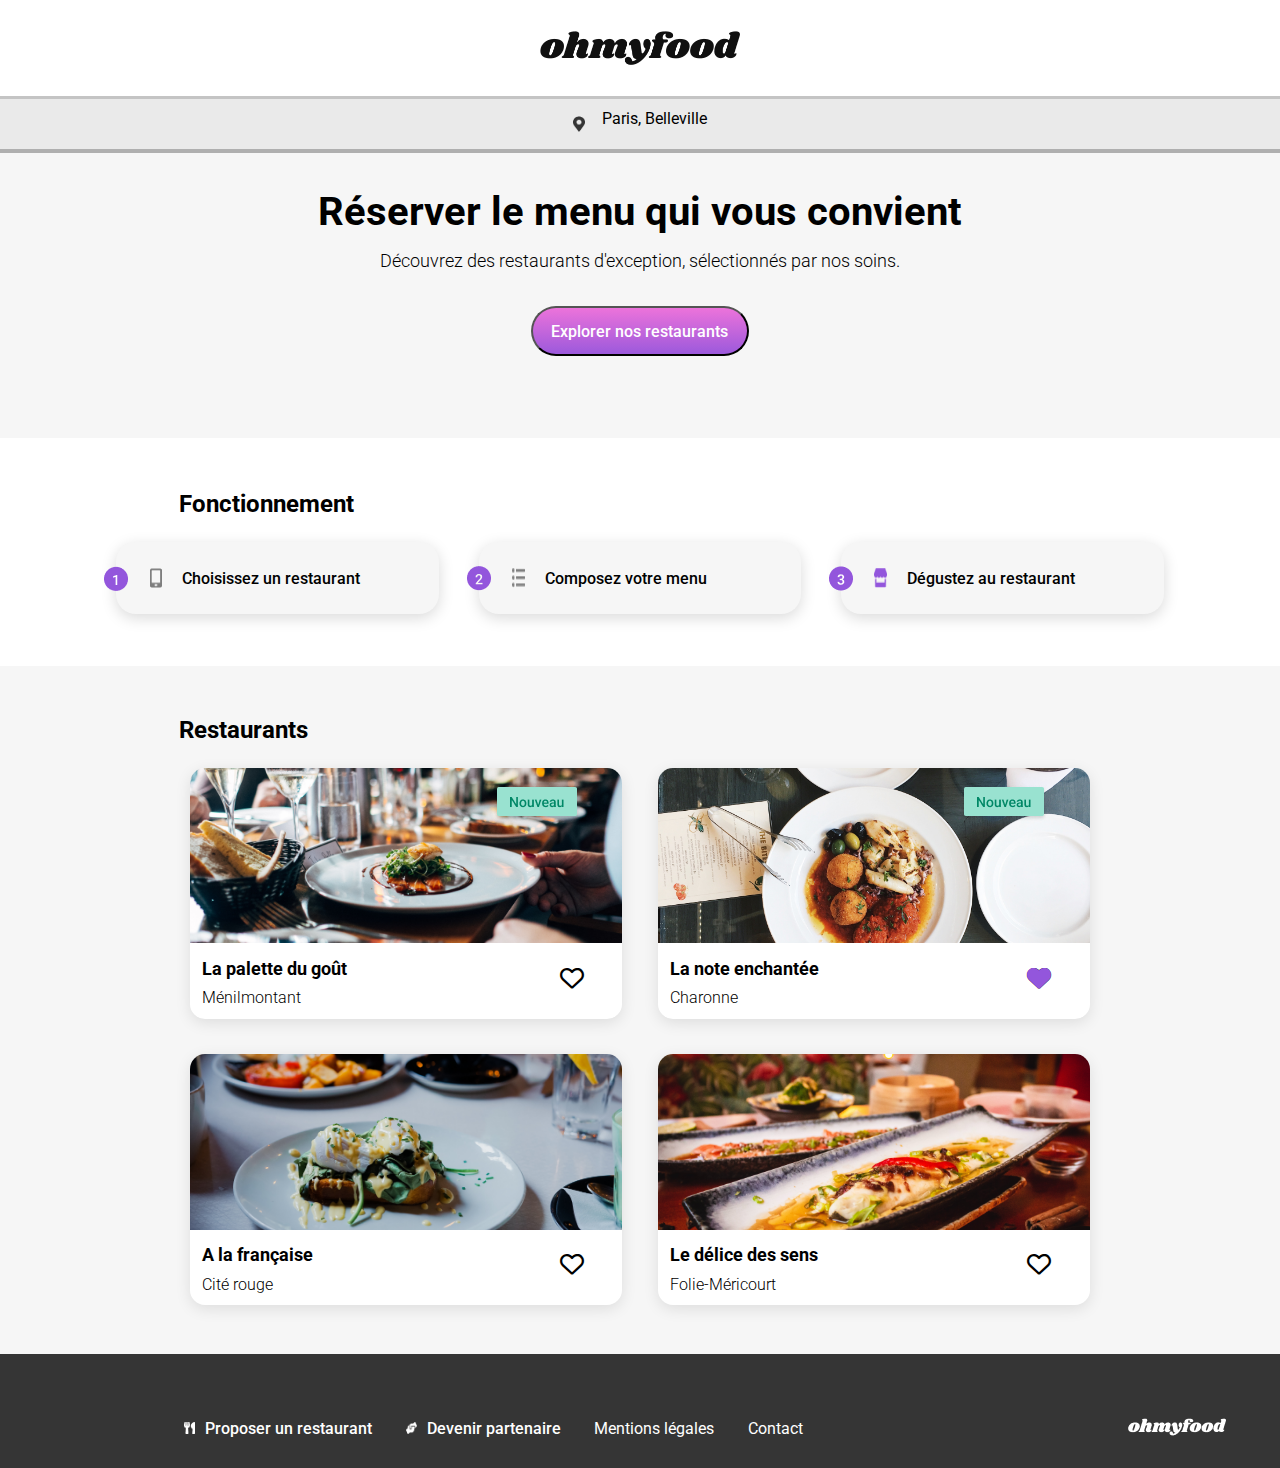
==== Index.html @ 31075d12 "mise en place de tout le css à partir de main.scss" ====
<!DOCTYPE html>
<html lang="en">
  <head>
    <meta charset="UTF-8" />
    <meta name="viewport" content="width=device-width, initial-scale=1.0" />
    <title>Ohmyfood</title>
    <link rel="preconnect" href="https://fonts.googleapis.com" />
    <link rel="preconnect" href="https://fonts.gstatic.com" crossorigin />
    <link
      href="https://fonts.googleapis.com/css2?family=Roboto:ital,wght@0,100;0,300;0,400;0,500;0,700;0,900;1,100;1,300;1,400;1,500;1,700;1,900&display=swap"
      rel="stylesheet"
    />
    <link rel="preconnect" href="https://fonts.googleapis.com" />
    <link rel="preconnect" href="https://fonts.gstatic.com" crossorigin />
    <link
      href="https://fonts.googleapis.com/css2?family=Shrikhand&display=swap"
      rel="stylesheet"
    />
    <link
      rel="stylesheet"
      href="https://cdnjs.cloudflare.com/ajax/libs/font-awesome/6.5.2/css/all.min.css"
    />
    <link href="scss/main.css" rel="stylesheet" />
  </head>
  <body class="main-container">
    <header>
      <div class="logo">
        <img
          class="logo__size"
          src="logo/ohmyfood.png"
          alt="Logo de l'entreprise"
        />
      </div>
      <div class="searchbar">
        <img
          class="searchbar__logo"
          src="logo/logo-localisation.png"
          alt="logo de localisation"
        />
        <p>Paris, Belleville</p>
      </div>
    </header>
    <main>
      <section class="presentation">
        <p class="presentation__title">Réserver le menu qui vous convient</p>
        <p class="presentation__txt">
          Découvrez des restaurants d'exception, sélectionnés par nos soins.
        </p>
        <form>
          <button class="btn">
            <span class="btn__size">Explorer nos restaurants</span>
          </button>
        </form>
      </section>
      <section class="functioning">
        <p class="functioning__title">Fonctionnement</p>

        <div class="functioning-container">
          <button class="functioning__btn">
            <img
              class="functioning__btn--number"
              src="logo/logo-1.png"
              alt="logo chiffre 1"
            />
            <img
              class="functioning__btn--logo"
              src="logo/logo-telephone.png"
              alt="logo téléphone"
            />
            <span class="functioning__btn--txt">Choisissez un restaurant</span>
          </button>

          <button class="functioning__btn">
            <img
              class="functioning__btn--number"
              src="logo/logo-2.png"
              alt="logo chiffre 2"
            />
            <img
              class="functioning__btn--logo"
              src="logo/logo-liste.png"
              alt="logo liste"
            />
            <span class="functioning__btn--txt">Composez votre menu</span>
          </button>

          <button class="functioning__btn">
            <img
              class="functioning__btn--number"
              src="logo/logo-3.png"
              alt="logo chiffre 3"
            />
            <img
              class="functioning__btn--logo"
              src="logo/logo-magasin.png"
              alt="logo magasin"
            />
            <span class="functioning__btn--txt">Dégustez au restaurant</span>
          </button>
        </div>
      </section>
      <section class="restaurant">
        <h1 class="restaurant__title">Restaurants</h1>
        <div class="restaurant__card--center">
          <article class="restaurant__card">
            <a href="annexes/La_palette_du_gout.html">
              <img
                class="restaurant__card--image"
                src="restaurants/jay-wennington-N_Y88TWmGwA-unsplash.jpg"
                alt="image d'une assiette remplie"
              />
              <div class="restaurant__card--container">
                <h2 class="restaurant__card--title">La palette du goût</h2>
                <i
                  class="fa-regular fa-heart heart__empty fa-xl"
                  aria-hidden="true"
                ></i>
                <i
                  class="fa-solid fa-heart heart__full fa-xl"
                  aria-hidden="true"
                ></i>
              </div>
              <p class="restaurant__card--subtitle">Ménilmontant</p>
              <img
                class="restaurant__logo--nouveau"
                src="logo/logo-nouveau.png"
                alt="logo écrit 'nouveu'"
              />
            </a>
          </article>

          <article class="restaurant__card">
            <a href="annexes/La_note_enchantée.html">
              <img
                class="restaurant__card--image"
                src="restaurants/stil-u2Lp8tXIcjw-unsplash.jpg"
                alt="image d'une assiette remplie"
              />
              <div class="restaurant__card--container">
                <h2 class="restaurant__card--title">La note enchantée</h2>
                <i
                  class="fa-regular fa-heart heart__empty fa-xl"
                  aria-hidden="true"
                ></i>
                <i
                  class="fa-solid fa-heart heart__full--purple fa-xl"
                  aria-hidden="true"
                ></i>
              </div>
              <p class="restaurant__card--subtitle">Charonne</p>
              <img
                class="restaurant__logo--nouveau"
                src="logo/logo-nouveau.png"
                alt="logo écrit 'nouveu'"
              />
            </a>
          </article>

          <article class="restaurant__card">
            <a href="annexes/A_la_française.html">
              <img
                class="restaurant__card--image"
                src="restaurants/toa-heftiba-DQKerTsQwi0-unsplash.jpg"
                alt="image d'une assiette remplie"
              />
              <div class="restaurant__card--container">
                <h2 class="restaurant__card--title">A la française</h2>
                <i
                  class="fa-regular fa-heart heart__empty fa-xl"
                  aria-hidden="true"
                ></i>
                <i
                  class="fa-solid fa-heart heart__full fa-xl"
                  aria-hidden="true"
                ></i>
              </div>
              <p class="restaurant__card--subtitle">Cité rouge</p>
            </a>
          </article>

          <article class="restaurant__card">
            <a href="annexes/Le_délice_des_sens.html">
              <img
                class="restaurant__card--image"
                src="restaurants/louis-hansel-shotsoflouis-qNBGVyOCY8Q-unsplash.jpg"
                alt="image d'une assiette remplie"
              />
              <div class="restaurant__card--container">
                <h2 class="restaurant__card--title">Le délice des sens</h2>
                <i
                  class="fa-regular fa-heart heart__empty fa-xl"
                  aria-hidden="true"
                ></i>
                <i
                  class="fa-solid fa-heart heart__full fa-xl"
                  aria-hidden="true"
                ></i>
              </div>
              <p class="restaurant__card--subtitle">Folie-Méricourt</p>
            </a>
          </article>
        </div>
      </section>
    </main>
    <footer class="footer__container--home">
      <img
        class="footer__logo--home"
        src="logo/ohmyfood-blanc.png"
        alt="logo de l'entreprise"
      />
      <a href="">
        <div class="footer__link--home">
          <img
            class="footer__link--logo--home"
            src="logo/logo-fourchette.png"
            alt="logo d'une fourchette"
          />
          <p class="footer__link--txt--home">Proposer un restaurant</p>
        </div>
      </a>
      <a href="">
        <div class="footer__link--home">
          <img
            class="footer__link--logo--home"
            src="logo/logo-partenaire.png"
            alt="logo partenaire"
          />
          <p class="footer__link--txt--home">Devenir partenaire</p>
        </div>
      </a>
      <a href="">
        <p class="footer__container--txt--home">Mentions légales</p>
      </a>
      <a
        class="footer__container--txt--home"
        href="mailto:contact-ohmyfood@gmail.com"
        >Contact</a
      >
    </footer>
  </body>
</html>
---- scss/main.css ----
* {
  font-family: Roboto;
}

a {
  text-decoration: none;
}

.main-container {
  width: 100%;
  max-width: 48rem;
  padding-left: 0;
  padding-right: 0;
  margin: 0;
  box-sizing: border-box;
}

@media (min-width: 769px) {
  .main-container {
    width: 100%;
    max-width: 64rem;
    min-width: 48rem;
    padding: 0rem;
    box-sizing: border-box;
    margin: 0 auto;
  }
}
@media (min-width: 1024px) {
  .main-container {
    width: 100%;
    max-width: 90rem;
  }
}
:root {
  --main_color: #f6f6f6;
  --footer_background_color: #353535;
  --underline_color: #99e2d0;
  --title_font-family: Shrikhand;
  --border: 0.94rem;
}

.logo__annex--page {
  display: flex;
  align-items: center;
  height: 3.94rem;
}
.logo__annex--page .return__logo--annex--page {
  display: flex;
  padding-left: 1.25rem;
}
.logo__annex--page .logo__size--annex--page {
  display: flex;
  justify-content: center;
  width: 100%;
}
.logo__annex--page .logo__txt--annex--page {
  display: flex;
  width: 12.31rem;
  height: 2.25rem;
}

.header__img {
  width: 100%;
  height: 17.19rem;
  -o-object-fit: cover;
     object-fit: cover;
}

@media (min-width: 769px) {
  .logo {
    display: flex;
    height: 3.94rem;
  }
}
@media (min-width: 1024px) {
  .logo {
    display: flex;
    align-items: center;
    height: 3.94rem;
  }
  .header__img {
    width: 100%;
    height: 23.94rem;
  }
}
.card__menu--animation {
  display: flex;
  width: 1rem;
  height: 6.4rem;
  background-color: var(--underline_color);
  border-top-right-radius: var(--border);
  border-bottom-right-radius: var(--border);
  opacity: 0;
}
.card__menu--animation:hover {
  width: 25%;
  opacity: 1;
  transform-origin: 100%;
  animation: card__full 400ms;
}
.card__menu--animation .box__menu--animation {
  position: relative;
  left: 110%;
  top: 40%;
  width: 0.9rem;
  height: 0.9rem;
  border-radius: 50%;
}

@keyframes card__full {
  0% {
    transform: scaleX(0);
  }
  100% {
    transform: scaleX(1);
  }
}
@media (min-width: 1024px) {
  .card__menu--animation {
    display: flex;
    width: 1rem;
    height: 6.4rem;
    background-color: var(--underline_color);
    border-top-right-radius: var(--border);
    border-bottom-right-radius: var(--border);
    opacity: 0;
  }
  .card__menu--animation:hover {
    opacity: 1;
    transform-origin: 100%;
    animation: card__full 400ms;
    width: 20%;
  }
  .card__menu--animation .box__menu--animation {
    position: relative;
    left: 190%;
    top: 40%;
    width: 0.9rem;
    height: 0.9rem;
  }
  @keyframes card__full {
    0% {
      transform: scaleX(0);
    }
    100% {
      transform: scaleX(1);
    }
  }
}
.container__menu {
  width: 100%;
  background: var(--main_color);
  border-top-left-radius: 2.5rem;
  border-top-right-radius: 2.5rem;
  position: relative;
  bottom: 2rem;
}
.container__menu .presentation__menu {
  display: flex;
  width: 100%;
  height: 3rem;
}
.container__menu .presentation__menu .title__menu--presentation {
  font-family: var(--title_font-family);
  font-size: 1.75rem;
  font-style: italic;
  font-weight: 400;
  line-height: 2.55rem;
  text-align: left;
  padding: 0rem 1rem 0rem 1.5rem;
}

.container__card {
  display: flex;
  flex-direction: column;
  align-items: center;
  width: 100%;
  gap: 0.75rem;
}
.container__card .container__card--entree {
  display: flex;
  flex-direction: column;
  align-items: center;
  gap: 15px;
  animation: loading 400ms;
}
.container__card .container__card--plate {
  display: flex;
  flex-direction: column;
  align-items: center;
  gap: 15px;
  animation: loading 3s 400ms;
}
.container__card .container__card--dessert {
  display: flex;
  flex-direction: column;
  align-items: center;
  gap: 15px;
  animation: loading 6s 400ms;
}
.container__card .title__card--menu {
  width: 21.5rem;
  height: 1.69rem;
  font-size: 1rem;
  font-weight: 300;
  padding: 2.5rem 0rem 1.38rem 0rem;
  margin-top: 0.63rem;
}
.container__card .title__card--menu .line__title--card {
  display: flex;
  width: 2.5rem;
  padding-bottom: 4px;
  border-bottom: var(--underline_color) solid 4px;
}
.container__card .card__menu {
  display: flex;
  flex-direction: row;
  justify-content: space-between;
  align-items: center;
  width: 21.5rem;
  height: 4.5rem;
  padding: 0.94rem 0;
  background-color: white;
  border-radius: var(--border);
  box-shadow: 0rem 0.25rem 0.94rem 0rem rgba(0, 0, 0, 0.1019607843);
}
.container__card .card__menu .container__card--menu {
  display: flex;
  flex-direction: column;
  justify-content: space-between;
  width: 100%;
}
.container__card .card__menu .container__card--menu .title__card {
  font-size: 1.13rem;
  font-weight: 500;
  margin: 0;
  padding: 0.6rem 0rem 0.6rem 1rem;
}
.container__card .card__menu .container__card--menu .subtitle__card {
  display: flex;
  justify-content: space-between;
  padding-left: 1rem;
}
.container__card .card__menu .container__card--menu .subtitle__card .description__card {
  font-size: 0.94rem;
  font-weight: 300;
  line-height: 0.94rem;
  margin-top: 0.31rem;
}
.container__card .card__menu .container__card--menu .subtitle__card .price__card {
  font-size: 0.94rem;
  font-weight: 300;
  line-height: 0.94rem;
  font-weight: 700;
  padding-right: 0.8rem;
}

@keyframes loading {
  0% {
    opacity: 0;
  }
  100% {
    opacity: 1;
  }
}
p {
  margin-top: 0.31rem;
}

@media (min-width: 769px) {
  .container__menu {
    width: 80%;
    left: 10%;
  }
  .container__menu .presentation__menu {
    justify-content: center;
  }
  .container__menu .presentation__menu .title__menu--presentation {
    padding-right: 2.5rem;
  }
  .container__menu .presentation__menu i {
    right: 21%;
    bottom: 97%;
  }
  .container__card .title__card--menu {
    width: 28rem;
  }
  .container__card .card__menu {
    width: 28rem;
  }
}
@media (min-width: 1024px) {
  .container__menu {
    width: 80%;
    left: 10%;
  }
  .container__menu .presentation__menu {
    display: flex;
    justify-content: center;
  }
  .container__menu .presentation__menu i {
    position: absolute;
    right: 28%;
    bottom: 97.2%;
  }
  .container__menu .title__card--menu {
    padding: 2.5rem 0rem 1.38rem 0rem;
    width: 39.63rem;
  }
  .container__menu .title__card--menu .line__title--card {
    display: flex;
    width: 2.5rem;
    padding-bottom: 4px;
    border-bottom: var(--underline_color) solid 4px;
  }
  .container__card {
    display: flex;
    flex-direction: column;
    align-items: center;
    width: 100%;
    gap: 0.75rem;
  }
  .container__card .card__menu {
    width: 39.63rem;
    height: 4.5rem;
  }
}
.card__menu--animation {
  display: flex;
  width: 1rem;
  height: 6.4rem;
  background-color: var(--underline_color);
  border-top-right-radius: var(--border);
  border-bottom-right-radius: var(--border);
  opacity: 0;
}
.card__menu--animation:hover {
  width: 25%;
  opacity: 1;
  transform-origin: 100%;
  animation: card__full 400ms;
}
.card__menu--animation .box__menu--animation {
  position: relative;
  left: 110%;
  top: 40%;
  width: 0.9rem;
  height: 0.9rem;
  border-radius: 50%;
}

@keyframes card__full {
  0% {
    transform: scaleX(0);
  }
  100% {
    transform: scaleX(1);
  }
}
@media (min-width: 1024px) {
  .card__menu--animation {
    display: flex;
    width: 1rem;
    height: 6.4rem;
    background-color: var(--underline_color);
    border-top-right-radius: var(--border);
    border-bottom-right-radius: var(--border);
    opacity: 0;
  }
  .card__menu--animation:hover {
    opacity: 1;
    transform-origin: 100%;
    animation: card__full 400ms;
    width: 20%;
  }
  .card__menu--animation .box__menu--animation {
    position: relative;
    left: 190%;
    top: 40%;
    width: 0.9rem;
    height: 0.9rem;
  }
  @keyframes card__full {
    0% {
      transform: scaleX(0);
    }
    100% {
      transform: scaleX(1);
    }
  }
}
.btn {
  height: 3.13rem;
  border-radius: 1.56rem;
  width: 13.63rem;
  background: linear-gradient(to top, #9356dc -11.44%, #ff79da 123.93%);
  color: white;
  transition: 400ms cubic-bezier(0, -0.27, 1, -0.16);
}
.btn:hover {
  opacity: 0.8;
  box-shadow: 0rem 0.4rem 0.4rem 0rem black;
}
.btn .btn__size {
  font-size: 1rem;
  font-weight: 500;
}

i {
  position: absolute;
  right: 10%;
  bottom: 97.2%;
}

.heart__full {
  opacity: 0;
  color: #9356dc;
}
.heart__full:hover {
  opacity: 1;
  -webkit-background-clip: text;
          background-clip: text;
  transform-origin: 0%;
  animation: progress-heart 400ms;
}

@keyframes progress-heart {
  0% {
    transform: scale(0);
  }
  100% {
    transform: scale(1);
  }
}
.restaurant__logo--nouveau {
  position: absolute;
  top: 7%;
  left: 70%;
  z-index: 1;
}

.container__btn {
  display: flex;
  justify-content: center;
  align-items: center;
  width: 100%;
  height: 150px;
}
.container__btn .btn {
  width: 11.63rem;
  height: 3.13rem;
  border-radius: 1.56rem;
  color: white;
  background: linear-gradient(to top, #9356dc -11.44%, #ff79da 123.93%);
  transition: 400ms cubic-bezier(0, -0.27, 1, -0.16);
}
.container__btn .btn:hover {
  opacity: 0.8;
  box-shadow: 0rem 0.4rem 0.4rem 0rem black;
}
.container__btn .btn .btn__size {
  font-size: 1rem;
  font-weight: 500;
}

/*****************Header***************/
.logo {
  display: flex;
  justify-content: center;
  align-items: center;
  width: 100%;
  height: 3.94rem;
}
.logo .logo__size {
  display: flex;
  width: 12.31rem;
  height: 2.25rem;
}

.searchbar {
  display: flex;
  justify-content: center;
  align-items: center;
  width: 100%;
  height: 3.13rem;
  font-size: 1rem;
  gap: 1.06rem;
  background: #eaeaea;
  border-top: 0.19rem outset rgba(0, 0, 0, 0.2509803922);
  border-bottom: 0.25rem outset rgba(0, 0, 0, 0.2509803922);
}
.searchbar .searchbar__logo {
  width: 0.75rem;
  height: 1rem;
}

.presentation {
  display: flex;
  flex-direction: column;
  text-align: center;
  height: 17.81rem;
  background-color: var(--main_color);
}
.presentation .presentation__title {
  font-size: 1.5rem;
  font-weight: 700;
  margin: 2.19rem 0rem 0.63rem 0rem;
}
.presentation .presentation__txt {
  font-size: 1.13rem;
  font-weight: 300;
  margin: 0.31rem 0.5rem 2.19rem 0.5rem;
}

/*************Functionning***********/
.functioning {
  display: flex;
  flex-direction: column;
  justify-content: center;
  width: 100%;
  height: 25rem;
  font-weight: 700;
  font-size: 1.5rem;
}
.functioning .functioning__title {
  padding-left: 0.94rem;
  margin-top: 0;
}

.functioning-container {
  display: flex;
  flex-direction: column;
  align-items: center;
  gap: 1.56rem;
}
.functioning-container .functioning__btn {
  width: 20.16rem;
  height: 4.52rem;
  border-radius: 1.25rem;
  background-color: var(--main_color);
  box-shadow: 0rem 0.25rem 0.94rem 0rem rgba(0, 0, 0, 0.1490196078);
  border-right-width: 0.06rem;
  border-bottom-width: 0.06rem;
  text-align: left;
  position: relative;
  border-width: 0rem;
}
.functioning-container .functioning__btn .functioning__btn--number {
  position: absolute;
  left: -0.75rem;
}
.functioning-container .functioning__btn .functioning__btn--logo {
  width: 0.81rem;
  height: 1.24rem;
  padding: 0rem 1.25rem 0rem 2.19rem;
}
.functioning-container .functioning__btn .functioning__btn--txt {
  font-size: 1rem;
  font-weight: 500;
}

/*************Restaurant***********/
.restaurant {
  display: flex;
  flex-direction: column;
  height: 76rem;
  background-color: var(--main_color);
}
.restaurant .restaurant__title {
  font-size: 1.5rem;
  font-weight: 700;
  padding: 3rem 0rem 0.5rem 1.1rem;
  margin-top: 0;
}

.restaurant__card--center {
  display: flex;
  flex-direction: column;
  align-items: center;
  gap: 1.13rem;
}
.restaurant__card--center .restaurant__card {
  width: 19rem;
  height: 15.69rem;
  border-radius: var(--border);
  background-color: white;
  box-shadow: 0rem 0.25rem 0.94rem 0rem rgba(0, 0, 0, 0.1019607843);
  -o-object-fit: cover;
     object-fit: cover;
  position: relative;
}
.restaurant__card--center .restaurant__card .restaurant__card--image {
  width: 100%;
  height: 70%;
  -o-object-fit: cover;
     object-fit: cover;
  border-radius: 0.94rem 0.94rem 0rem 0rem;
}
.restaurant__card--center .restaurant__card .restaurant__card--container {
  display: flex;
  flex-direction: row;
  justify-content: space-between;
  color: black;
  position: relative;
}
.restaurant__card--center .restaurant__card .restaurant__card--container .restaurant__card--title {
  display: flex;
  font-size: 1.13rem;
  font-weight: 700;
  margin: 0.63rem 0rem 0.31rem 0.75rem;
}
.restaurant__card--center .restaurant__card .restaurant__card--container i {
  position: absolute;
  right: 9%;
  bottom: 12%;
}
.restaurant__card--center .restaurant__card .restaurant__card--container .heart__full--purple {
  color: #9356dc;
}
.restaurant__card--center .restaurant__card .restaurant__card--container .heart__full {
  opacity: 0;
  color: #9356dc;
}
.restaurant__card--center .restaurant__card .restaurant__card--container .heart__full:hover {
  opacity: 1;
  -webkit-background-clip: text;
          background-clip: text;
  transform-origin: 0%;
  animation: progress-heart 400ms;
}
@keyframes progress-heart {
  0% {
    transform: scale(0);
  }
  100% {
    transform: scale(1);
  }
}
.restaurant__card--center .restaurant__card .restaurant__card--logo {
  width: 1.38rem;
  height: 1.31rem;
  position: absolute;
  right: 5%;
  bottom: 12%;
}
.restaurant__card--center .restaurant__card .restaurant__card--subtitle {
  size: 1.06rem;
  font-weight: 300;
  margin: 0.31rem 0rem 0.63rem 0.75rem;
  color: black;
}

/*************Footer***********/
.footer__container--home {
  height: 11.63rem;
  gap: 1rem;
  background-color: var(--footer_background_color);
  line-height: 1.7rem;
}
.footer__container--home .footer__logo--home {
  width: 8.69rem;
  height: 1.69rem;
  padding: 1.5rem 0rem 0rem 1.1rem;
}
.footer__container--home .footer__link--home {
  display: flex;
  flex-direction: row;
}
.footer__container--home .footer__link--home .footer__link--logo--home {
  display: flex;
  width: 0.69rem;
  height: 0.81rem;
  padding: 0.4rem 0rem 0rem 1.1rem;
}
.footer__container--home .footer__link--home .footer__link--txt--home {
  display: flex;
  font-size: 1rem;
  font-weight: 500;
  color: white;
  padding-left: 0.63rem;
  margin: 0;
}
.footer__container--home .footer__container--txt--home {
  color: white;
  padding-left: 1.1rem;
  font-size: 1rem;
  font-weight: 400;
  margin: 0;
}

@media (min-width: 769px) {
  .functioning {
    height: 15rem;
  }
  .functioning .functioning__title {
    padding-left: 4%;
  }
  .functioning .functioning-container {
    display: flex;
    flex-direction: row;
    align-items: center;
    gap: 2.5rem;
    width: 100%;
  }
  .functioning .functioning-container .functioning__btn {
    display: flex;
    align-items: center;
  }
  .functioning .functioning-container .functioning__btn .functioning__btn--logo {
    padding: 0rem 1.25rem 0rem 1.7rem;
  }
  .restaurant {
    height: 43rem;
  }
  .restaurant .restaurant__title {
    padding: 3rem 0rem 0.5rem 0;
    padding-left: 4%;
  }
  .restaurant .restaurant__card--center {
    display: flex;
    flex-direction: row;
    flex-wrap: wrap;
    justify-content: center;
    gap: 2.2rem;
  }
}
@media (min-width: 1024px) {
  /************Header***********/
  .logo {
    height: 6rem;
  }
  .logo .logo__size {
    display: flex;
    width: 12.5rem;
    height: 2.14rem;
  }
  .presentation {
    height: 17.81rem;
    background-color: var(--main_color);
  }
  .presentation .presentation__title {
    font-size: 2.5rem;
    font-weight: 700;
  }
  /*************Functionning************/
  .functioning {
    width: 100%;
    height: 14.27rem;
    padding-left: 0rem;
  }
  .functioning .functioning__title {
    padding-left: 14%;
  }
  .functioning-container {
    display: flex;
    flex-direction: row;
    justify-content: center;
  }
  /************Restauurant***********/
  .restaurant {
    justify-content: center;
    height: 43rem;
  }
  .restaurant .restaurant__title {
    padding: 0rem 0rem 0.5rem 0rem;
    padding-left: 14%;
  }
  .restaurant__card--center {
    display: flex;
    flex-direction: row;
    flex-wrap: wrap;
    justify-content: center;
    padding: 0rem 3rem;
    gap: 3.5rem;
  }
  .restaurant__card--center .restaurant__card {
    width: 27rem;
  }
  /**********Footer********/
  .footer__container--home {
    display: flex;
    flex-direction: row;
    justify-content: left;
    position: relative;
    padding-left: 13%;
    height: 7.13rem;
  }
  .footer__container--home .footer__logo--home {
    position: absolute;
    right: 1%;
    bottom: 24%;
  }
  .footer__container--home .footer__link--home {
    padding-top: 3.8rem;
  }
  .footer__container--home .footer__container--txt--home {
    padding-top: 3.8rem;
  }
}
.footer__container {
  position: relative;
  bottom: 3rem;
  height: 11.63rem;
  gap: 1rem;
  background-color: var(--footer_background_color);
  line-height: 1.7rem;
}
.footer__container .footer__logo {
  width: 8.69rem;
  height: 1.69rem;
  padding: 1.5rem 0rem 0rem 1.1rem;
}
.footer__container .footer__link {
  display: flex;
  flex-direction: row;
}
.footer__container .footer__link .footer__link--logo {
  display: flex;
  width: 0.69rem;
  height: 0.81rem;
  padding: 0.4rem 0rem 0rem 1.1rem;
}
.footer__container .footer__link .footer__link--txt {
  display: flex;
  font-size: 1rem;
  font-weight: 500;
  color: white;
  padding-left: 0.63rem;
  margin: 0;
}
.footer__container .footer__container--txt {
  color: white;
  padding-left: 1.1rem;
  font-size: 1rem;
  font-weight: 400;
  margin: 0;
}

@media (min-width: 1024px) {
  .footer__container {
    display: flex;
    flex-direction: row;
    justify-content: left;
    height: 7.13rem;
    padding-left: 3rem;
  }
  .footer__container .footer__logo {
    position: relative;
    left: 86%;
    top: 32%;
  }
  .footer__container .footer__link {
    padding-top: 3.8rem;
  }
  .footer__container .footer__container--txt {
    padding-top: 3.8rem;
  }
}/*# sourceMappingURL=main.css.map */
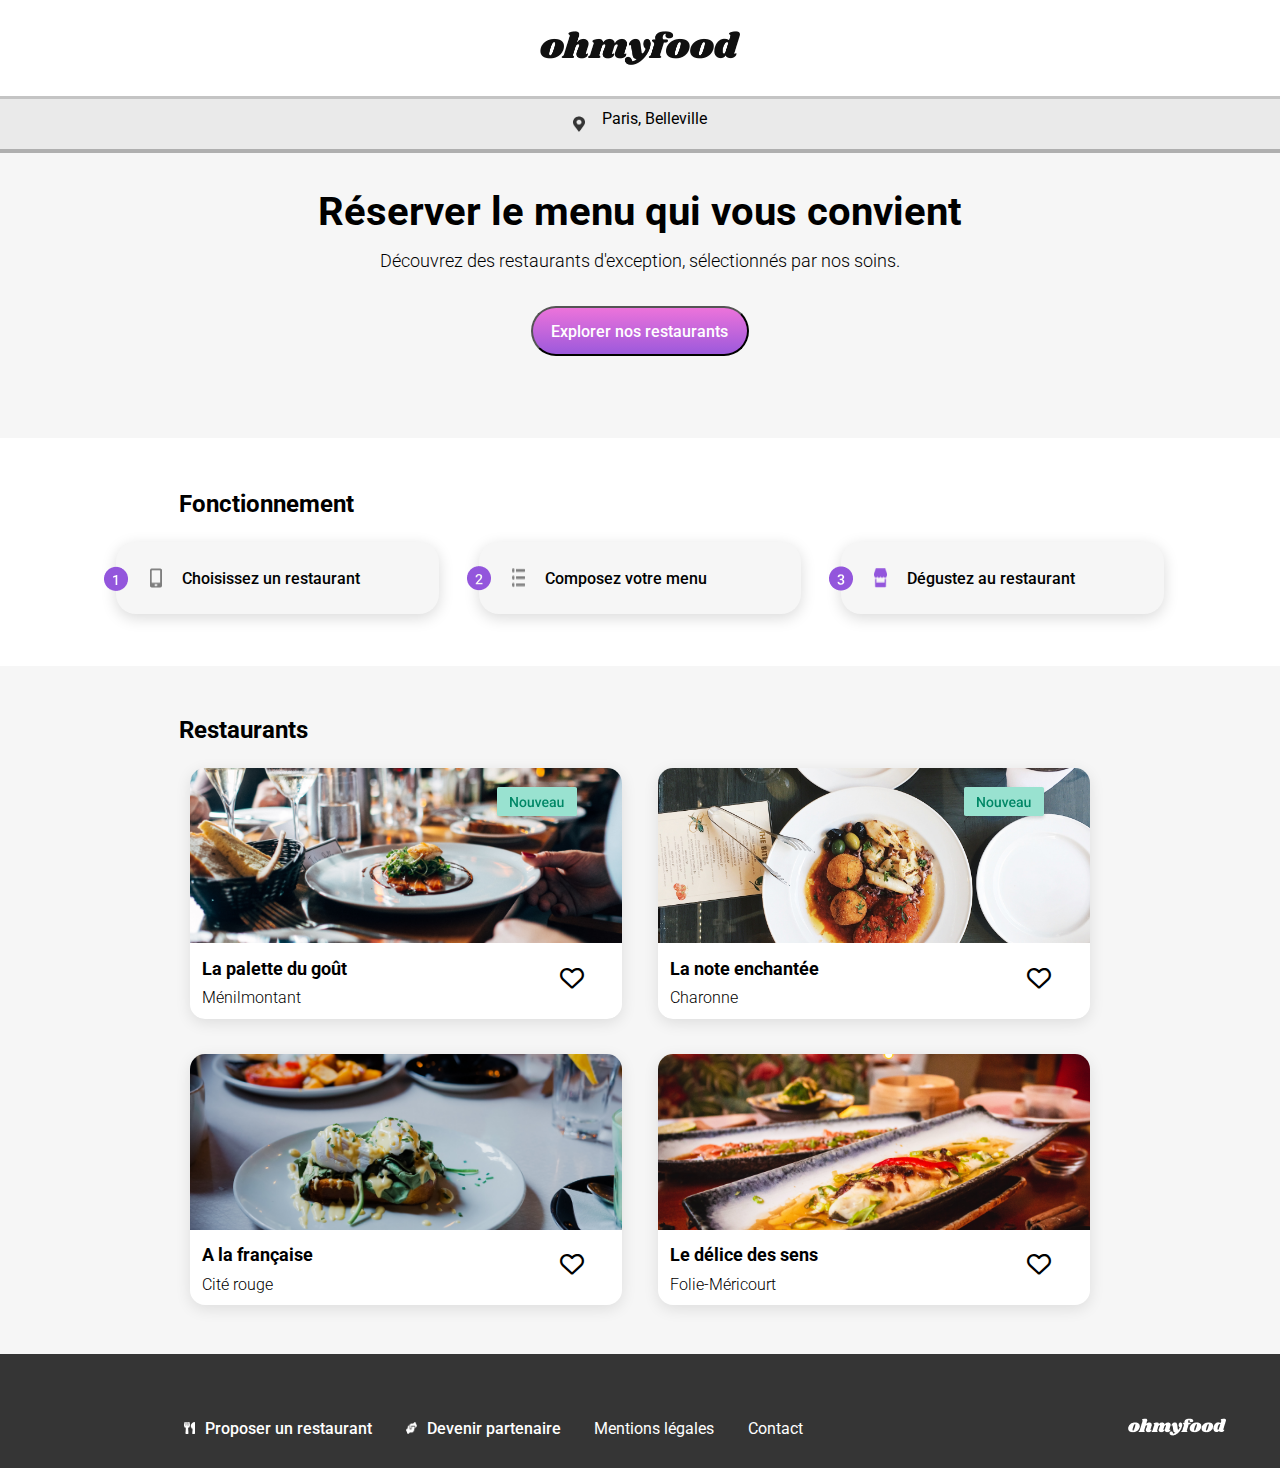
==== commit b60a9f07: "modification coeur "la note enchantée"" ====
--- a/Index.html
+++ b/Index.html
@@ -143,7 +143,7 @@
                   aria-hidden="true"
                 ></i>
                 <i
-                  class="fa-solid fa-heart heart__full--purple fa-xl"
+                  class="fa-solid fa-heart heart__full fa-xl"
                   aria-hidden="true"
                 ></i>
               </div>
--- a/scss/main.css
+++ b/scss/main.css
@@ -13,6 +13,11 @@
   padding-right: 0;
   margin: 0;
   box-sizing: border-box;
+}
+
+h2 {
+  font-size: 1rem;
+  font-weight: 300;
 }
 
 @media (min-width: 769px) {
@@ -85,26 +90,33 @@
 }
 .card__menu--animation {
   display: flex;
-  width: 1rem;
+  width: 0rem;
   height: 6.4rem;
   background-color: var(--underline_color);
   border-top-right-radius: var(--border);
   border-bottom-right-radius: var(--border);
-  opacity: 0;
-}
-.card__menu--animation:hover {
-  width: 25%;
+  position: relative;
+}
+
+.card__menu:hover > .card__menu--animation {
+  width: 5rem;
   opacity: 1;
   transform-origin: 100%;
   animation: card__full 400ms;
 }
-.card__menu--animation .box__menu--animation {
+
+.card__menu:hover > .container__card--menu {
+  width: calc(100% - 5rem);
+}
+
+.checkbox {
+  overflow: hidden;
   position: relative;
-  left: 110%;
-  top: 40%;
-  width: 0.9rem;
-  height: 0.9rem;
-  border-radius: 50%;
+  left: 30%;
+  top: 35%;
+  color: white;
+  -webkit-background-clip: text;
+          background-clip: text;
 }
 
 @keyframes card__full {
@@ -113,38 +125,6 @@
   }
   100% {
     transform: scaleX(1);
-  }
-}
-@media (min-width: 1024px) {
-  .card__menu--animation {
-    display: flex;
-    width: 1rem;
-    height: 6.4rem;
-    background-color: var(--underline_color);
-    border-top-right-radius: var(--border);
-    border-bottom-right-radius: var(--border);
-    opacity: 0;
-  }
-  .card__menu--animation:hover {
-    opacity: 1;
-    transform-origin: 100%;
-    animation: card__full 400ms;
-    width: 20%;
-  }
-  .card__menu--animation .box__menu--animation {
-    position: relative;
-    left: 190%;
-    top: 40%;
-    width: 0.9rem;
-    height: 0.9rem;
-  }
-  @keyframes card__full {
-    0% {
-      transform: scaleX(0);
-    }
-    100% {
-      transform: scaleX(1);
-    }
   }
 }
 .container__menu {
@@ -201,8 +181,6 @@
 .container__card .title__card--menu {
   width: 21.5rem;
   height: 1.69rem;
-  font-size: 1rem;
-  font-weight: 300;
   padding: 2.5rem 0rem 1.38rem 0rem;
   margin-top: 0.63rem;
 }
@@ -229,6 +207,10 @@
   flex-direction: column;
   justify-content: space-between;
   width: 100%;
+  text-overflow: ellipsis;
+  white-space: nowrap;
+  overflow: hidden;
+  transition: 400ms;
 }
 .container__card .card__menu .container__card--menu .title__card {
   font-size: 1.13rem;
@@ -327,26 +309,33 @@
 }
 .card__menu--animation {
   display: flex;
-  width: 1rem;
+  width: 0rem;
   height: 6.4rem;
   background-color: var(--underline_color);
   border-top-right-radius: var(--border);
   border-bottom-right-radius: var(--border);
-  opacity: 0;
-}
-.card__menu--animation:hover {
-  width: 25%;
+  position: relative;
+}
+
+.card__menu:hover > .card__menu--animation {
+  width: 5rem;
   opacity: 1;
   transform-origin: 100%;
   animation: card__full 400ms;
 }
-.card__menu--animation .box__menu--animation {
+
+.card__menu:hover > .container__card--menu {
+  width: calc(100% - 5rem);
+}
+
+.checkbox {
+  overflow: hidden;
   position: relative;
-  left: 110%;
-  top: 40%;
-  width: 0.9rem;
-  height: 0.9rem;
-  border-radius: 50%;
+  left: 30%;
+  top: 35%;
+  color: white;
+  -webkit-background-clip: text;
+          background-clip: text;
 }
 
 @keyframes card__full {
@@ -355,38 +344,6 @@
   }
   100% {
     transform: scaleX(1);
-  }
-}
-@media (min-width: 1024px) {
-  .card__menu--animation {
-    display: flex;
-    width: 1rem;
-    height: 6.4rem;
-    background-color: var(--underline_color);
-    border-top-right-radius: var(--border);
-    border-bottom-right-radius: var(--border);
-    opacity: 0;
-  }
-  .card__menu--animation:hover {
-    opacity: 1;
-    transform-origin: 100%;
-    animation: card__full 400ms;
-    width: 20%;
-  }
-  .card__menu--animation .box__menu--animation {
-    position: relative;
-    left: 190%;
-    top: 40%;
-    width: 0.9rem;
-    height: 0.9rem;
-  }
-  @keyframes card__full {
-    0% {
-      transform: scaleX(0);
-    }
-    100% {
-      transform: scaleX(1);
-    }
   }
 }
 .btn {
@@ -614,9 +571,6 @@
   right: 9%;
   bottom: 12%;
 }
-.restaurant__card--center .restaurant__card .restaurant__card--container .heart__full--purple {
-  color: #9356dc;
-}
 .restaurant__card--center .restaurant__card .restaurant__card--container .heart__full {
   opacity: 0;
   color: #9356dc;
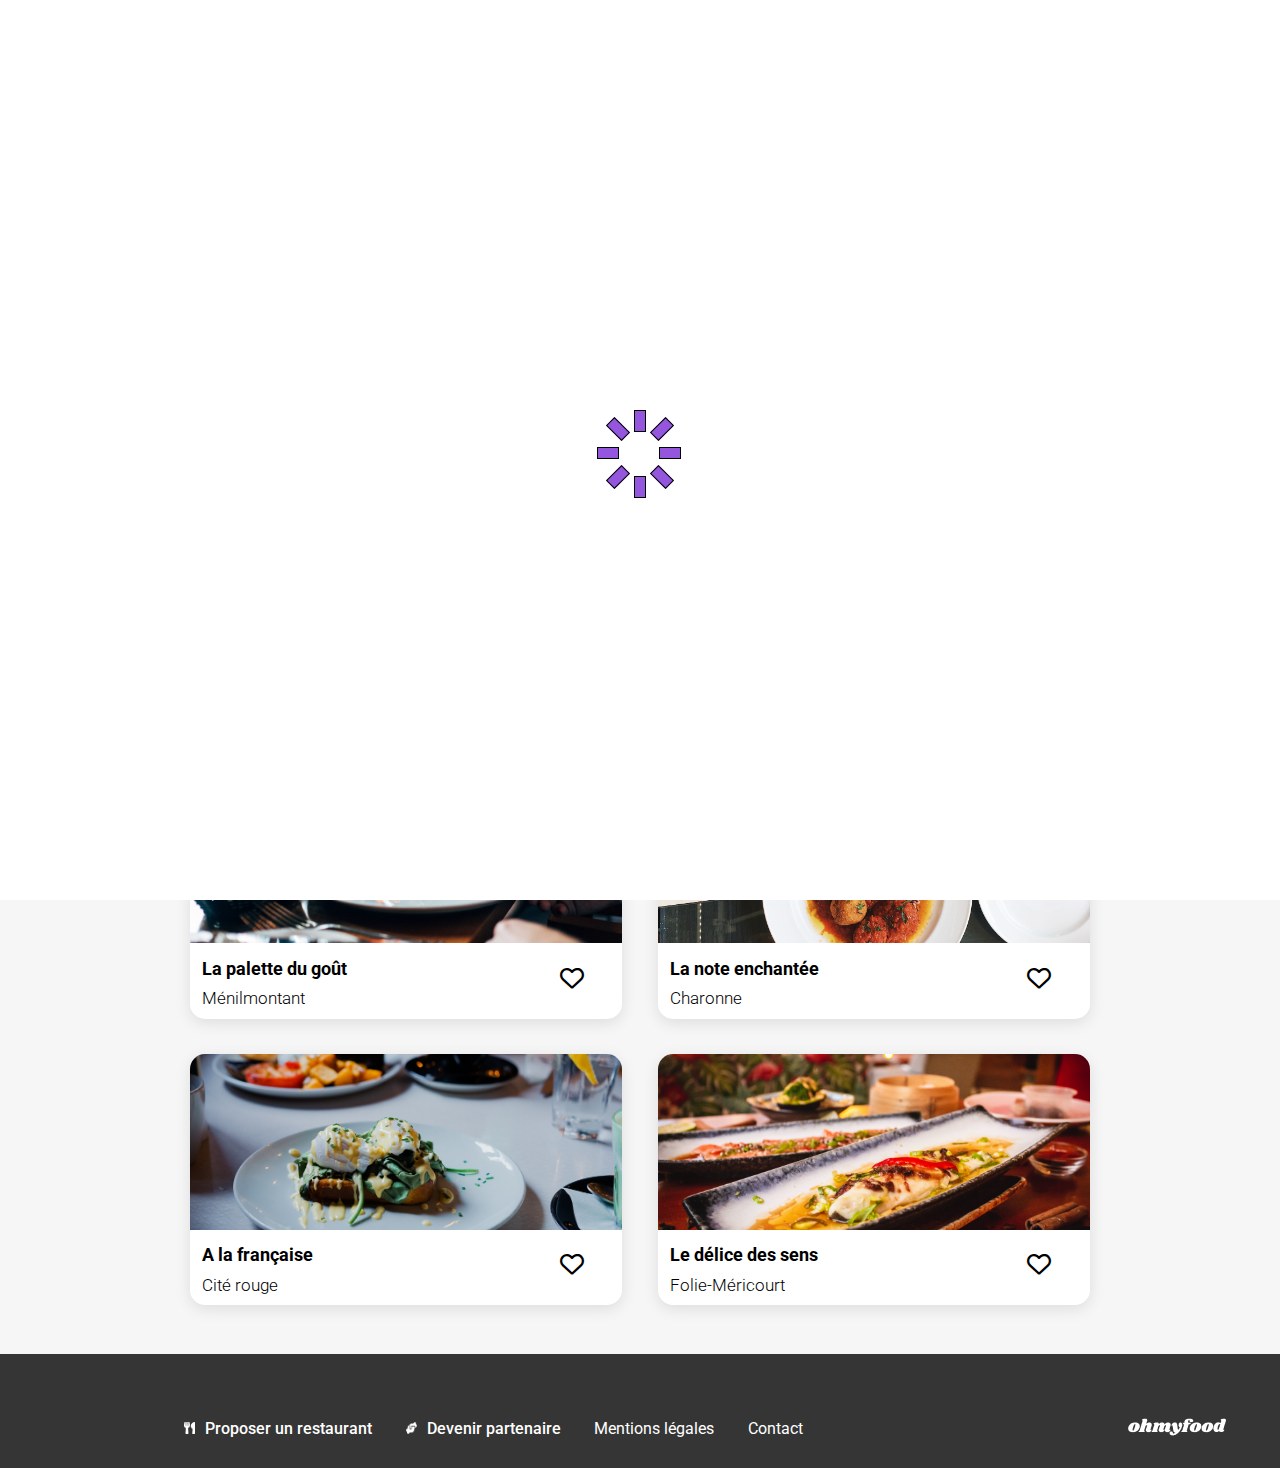
==== commit d5765284: "modification animation loading + modification boutons zone "functionning" page d'accueil" ====
--- a/Index.html
+++ b/Index.html
@@ -23,6 +23,18 @@
     <link href="scss/main.css" rel="stylesheet" />
   </head>
   <body class="main-container">
+    <div class="animation">
+      <div class="container__animation">
+        <div class="rectangle r1"></div>
+        <div class="rectangle r2 rectangle--1"></div>
+        <div class="rectangle r3 rectangle--2"></div>
+        <div class="rectangle r4 rectangle--3"></div>
+        <div class="rectangle r5 rectangle--4"></div>
+        <div class="rectangle r6 rectangle--5"></div>
+        <div class="rectangle r7 rectangle--6"></div>
+        <div class="rectangle r8 rectangle--7"></div>
+      </div>
+    </div>
     <header>
       <div class="logo">
         <img
@@ -37,7 +49,7 @@
           src="logo/logo-localisation.png"
           alt="logo de localisation"
         />
-        <p>Paris, Belleville</p>
+        <p class="searchbar__txt">Paris, Belleville</p>
       </div>
     </header>
     <main>
--- a/scss/main.css
+++ b/scss/main.css
@@ -44,6 +44,112 @@
   --border: 0.94rem;
 }
 
+.animation {
+  display: flex;
+  justify-content: center;
+  align-items: center;
+  width: 100%;
+  height: 100%;
+  background-color: white;
+  position: absolute;
+  z-index: 2;
+  animation: opacite 300ms 2.4s forwards;
+}
+@keyframes opacite {
+  0% {
+    transform: translateX(0);
+  }
+  100% {
+    transform: translateX(-9999px);
+  }
+}
+.animation .container__animation {
+  display: flex;
+  width: 200px;
+  height: 200px;
+  position: relative;
+}
+.animation .container__animation .rectangle {
+  display: flex;
+  position: absolute;
+  width: 10px;
+  height: 20px;
+  border: solid black 1px;
+  background-color: #9356dc;
+}
+.animation .container__animation .r1 {
+  top: 30%;
+  left: 47%;
+}
+.animation .container__animation .r2 {
+  top: 34%;
+  left: 58%;
+  transform: rotate(45deg);
+}
+.animation .container__animation .r3 {
+  top: 46%;
+  left: 62%;
+  transform: rotate(90deg);
+}
+.animation .container__animation .r4 {
+  top: 58%;
+  left: 58%;
+  transform: rotate(135deg);
+}
+.animation .container__animation .r5 {
+  top: 63%;
+  left: 47%;
+  transform: rotate(180deg);
+}
+.animation .container__animation .r6 {
+  top: 58%;
+  left: 36%;
+  transform: rotate(225deg);
+}
+.animation .container__animation .r7 {
+  top: 46%;
+  left: 31%;
+  transform: rotate(270deg);
+}
+.animation .container__animation .r8 {
+  top: 34%;
+  left: 36%;
+  transform: rotate(315deg);
+}
+
+.rectangle {
+  animation: rotation 0.8s linear 2;
+}
+.rectangle--1 {
+  animation-delay: 0.1s;
+}
+.rectangle--2 {
+  animation-delay: 0.2s;
+}
+.rectangle--3 {
+  animation-delay: 0.3s;
+}
+.rectangle--4 {
+  animation-delay: 0.4s;
+}
+.rectangle--5 {
+  animation-delay: 0.5s;
+}
+.rectangle--6 {
+  animation-delay: 0.6s;
+}
+.rectangle--7 {
+  animation-delay: 0.7s;
+}
+
+@keyframes rotation {
+  0% {
+    opacity: 1;
+  }
+  100% {
+    opacity: 0;
+  }
+}
 .logo__annex--page {
   display: flex;
   align-items: center;
@@ -179,7 +285,7 @@
   animation: loading 6s 400ms;
 }
 .container__card .title__card--menu {
-  width: 21.5rem;
+  width: 20rem;
   height: 1.69rem;
   padding: 2.5rem 0rem 1.38rem 0rem;
   margin-top: 0.63rem;
@@ -195,7 +301,7 @@
   flex-direction: row;
   justify-content: space-between;
   align-items: center;
-  width: 21.5rem;
+  width: 20rem;
   height: 4.5rem;
   padding: 0.94rem 0;
   background-color: white;
@@ -215,6 +321,8 @@
 .container__card .card__menu .container__card--menu .title__card {
   font-size: 1.13rem;
   font-weight: 500;
+  overflow: hidden;
+  text-overflow: ellipsis;
   margin: 0;
   padding: 0.6rem 0rem 0.6rem 1rem;
 }
@@ -228,6 +336,9 @@
   font-weight: 300;
   line-height: 0.94rem;
   margin-top: 0.31rem;
+  padding-right: 0.5rem;
+  overflow: hidden;
+  text-overflow: ellipsis;
 }
 .container__card .card__menu .container__card--menu .subtitle__card .price__card {
   font-size: 0.94rem;
@@ -262,7 +373,7 @@
   }
   .container__menu .presentation__menu i {
     right: 21%;
-    bottom: 97%;
+    bottom: 50%;
   }
   .container__card .title__card--menu {
     width: 28rem;
@@ -283,7 +394,7 @@
   .container__menu .presentation__menu i {
     position: absolute;
     right: 28%;
-    bottom: 97.2%;
+    bottom: 50%;
   }
   .container__menu .title__card--menu {
     padding: 2.5rem 0rem 1.38rem 0rem;
@@ -363,17 +474,22 @@
   font-weight: 500;
 }
 
-i {
+.heart {
+  display: flex;
+  width: 3rem;
+  position: relative;
+  top: 40%;
+}
+.heart i {
   position: absolute;
   right: 10%;
-  bottom: 97.2%;
-}
-
-.heart__full {
+  bottom: 50%;
+}
+.heart .heart__full {
   opacity: 0;
   color: #9356dc;
 }
-.heart__full:hover {
+.heart .heart__full:hover {
   opacity: 1;
   -webkit-background-clip: text;
           background-clip: text;
@@ -449,6 +565,9 @@
 .searchbar .searchbar__logo {
   width: 0.75rem;
   height: 1rem;
+}
+.searchbar .searchbar__txt {
+  padding-top: 0.63rem;
 }
 
 .presentation {
@@ -598,7 +717,7 @@
   bottom: 12%;
 }
 .restaurant__card--center .restaurant__card .restaurant__card--subtitle {
-  size: 1.06rem;
+  font-size: 1.06rem;
   font-weight: 300;
   margin: 0.31rem 0rem 0.63rem 0.75rem;
   color: black;
@@ -653,8 +772,8 @@
     display: flex;
     flex-direction: row;
     align-items: center;
-    gap: 2.5rem;
-    width: 100%;
+    gap: 1.5rem;
+    padding: 0rem 1rem;
   }
   .functioning .functioning-container .functioning__btn {
     display: flex;
@@ -752,8 +871,7 @@
   }
 }
 .footer__container {
-  position: relative;
-  bottom: 3rem;
+  margin-top: -2rem;
   height: 11.63rem;
   gap: 1rem;
   background-color: var(--footer_background_color);
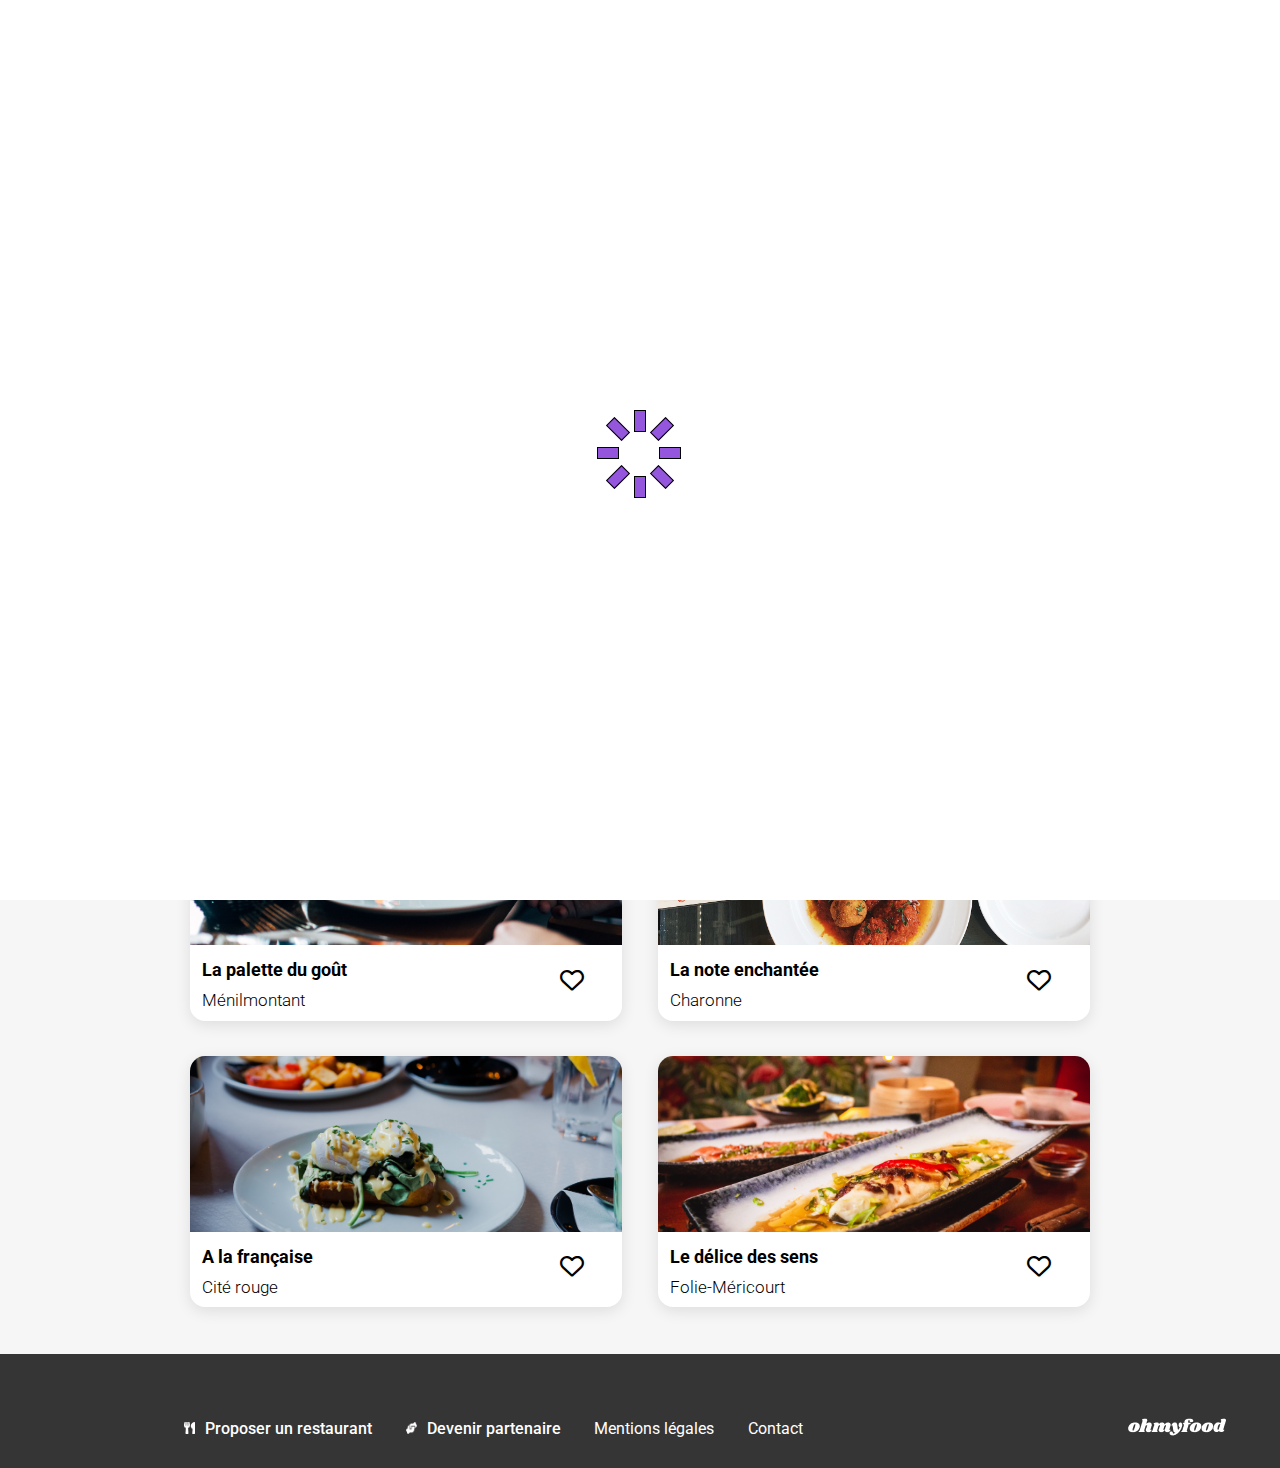
==== commit 3b9a2806: "modification taille mode telephone" ====
--- a/Index.html
+++ b/Index.html
@@ -54,7 +54,7 @@
     </header>
     <main>
       <section class="presentation">
-        <p class="presentation__title">Réserver le menu qui vous convient</p>
+        <h1 class="presentation__title">Réserver le menu qui vous convient</h1>
         <p class="presentation__txt">
           Découvrez des restaurants d'exception, sélectionnés par nos soins.
         </p>
@@ -65,7 +65,7 @@
         </form>
       </section>
       <section class="functioning">
-        <p class="functioning__title">Fonctionnement</p>
+        <h2 class="functioning__title">Fonctionnement</h2>
 
         <div class="functioning-container">
           <button class="functioning__btn">
@@ -112,7 +112,7 @@
         </div>
       </section>
       <section class="restaurant">
-        <h1 class="restaurant__title">Restaurants</h1>
+        <h2 class="restaurant__title">Restaurants</h2>
         <div class="restaurant__card--center">
           <article class="restaurant__card">
             <a href="annexes/La_palette_du_gout.html">
--- a/scss/main.css
+++ b/scss/main.css
@@ -49,10 +49,13 @@
   justify-content: center;
   align-items: center;
   width: 100%;
-  height: 100%;
+  height: 100vh;
   background-color: white;
-  position: absolute;
+  position: fixed;
   z-index: 2;
+  top: 50%;
+  left: 50%;
+  transform: translate(-50%, -50%);
   animation: opacite 300ms 2.4s forwards;
 }
 @keyframes opacite {
@@ -213,6 +216,10 @@
 
 .card__menu:hover > .container__card--menu {
   width: calc(100% - 5rem);
+}
+
+.card__menu:hover > .container__card--menu h3 {
+  width: calc(100% - 2.42rem - 0.5rem - 0.8rem);
 }
 
 .checkbox {
@@ -285,7 +292,7 @@
   animation: loading 6s 400ms;
 }
 .container__card .title__card--menu {
-  width: 20rem;
+  width: 18rem;
   height: 1.69rem;
   padding: 2.5rem 0rem 1.38rem 0rem;
   margin-top: 0.63rem;
@@ -301,7 +308,7 @@
   flex-direction: row;
   justify-content: space-between;
   align-items: center;
-  width: 20rem;
+  width: 18rem;
   height: 4.5rem;
   padding: 0.94rem 0;
   background-color: white;
@@ -439,6 +446,10 @@
   width: calc(100% - 5rem);
 }
 
+.card__menu:hover > .container__card--menu h3 {
+  width: calc(100% - 2.42rem - 0.5rem - 0.8rem);
+}
+
 .checkbox {
   overflow: hidden;
   position: relative;
@@ -601,6 +612,8 @@
 .functioning .functioning__title {
   padding-left: 0.94rem;
   margin-top: 0;
+  font-size: 1.5rem;
+  font-weight: 700;
 }
 
 .functioning-container {
@@ -610,7 +623,7 @@
   gap: 1.56rem;
 }
 .functioning-container .functioning__btn {
-  width: 20.16rem;
+  width: 17rem;
   height: 4.52rem;
   border-radius: 1.25rem;
   background-color: var(--main_color);
@@ -656,7 +669,7 @@
   gap: 1.13rem;
 }
 .restaurant__card--center .restaurant__card {
-  width: 19rem;
+  width: 18rem;
   height: 15.69rem;
   border-radius: var(--border);
   background-color: white;
